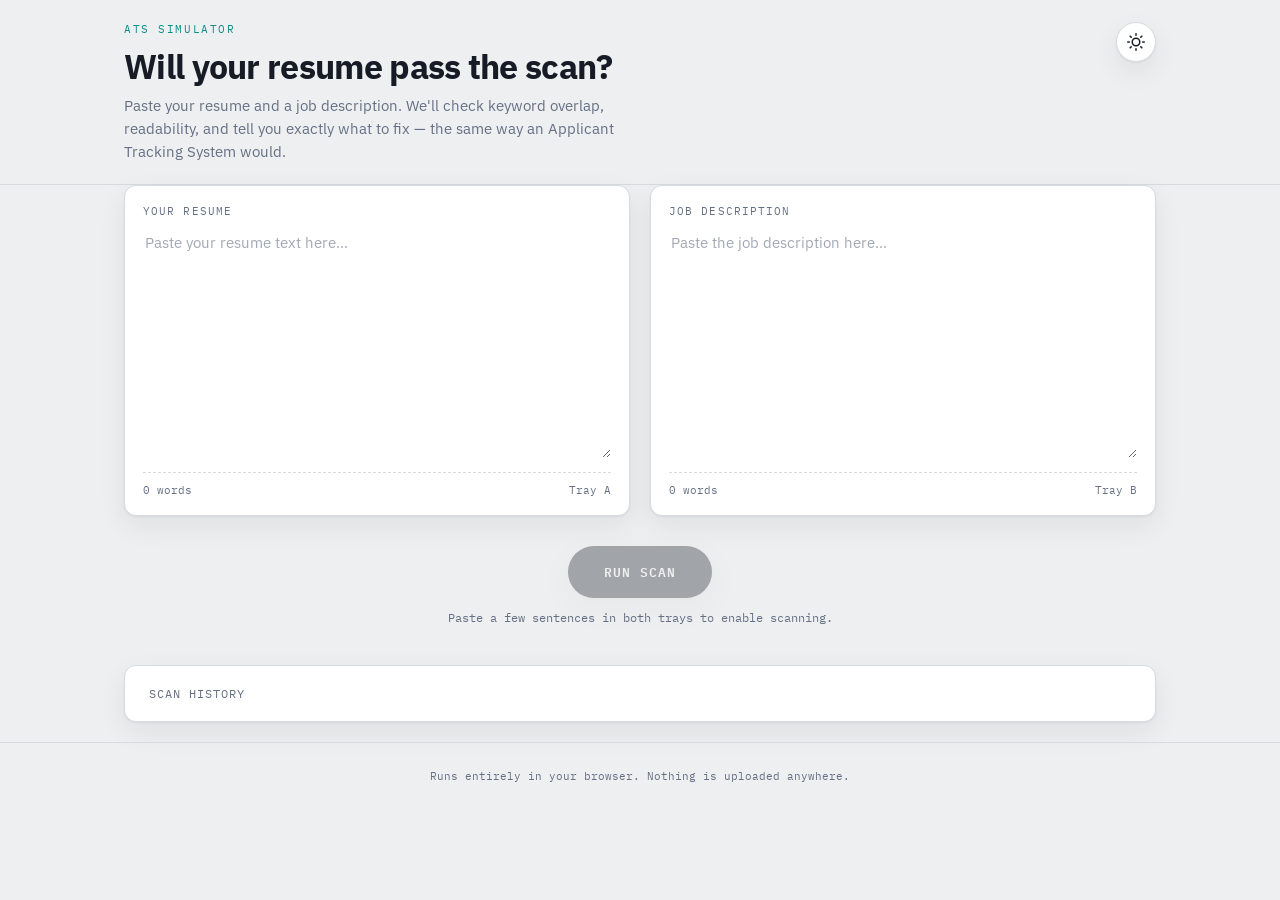
==== index.html @ 50adb466 "Initial commit" ====
<!DOCTYPE html>
<html lang="en" data-theme="light">
<head>
<meta charset="UTF-8">
<meta name="viewport" content="width=device-width, initial-scale=1.0">
<title>Resume Scan — ATS Match Analyzer</title>
<link rel="stylesheet" href="style.css">
</head>
<body>

<header class="topbar">
  <div class="wrap">
    <div>
      <p class="eyebrow">ATS Simulator</p>
      <h1>Will your resume pass the scan?</h1>
      <p class="subtitle">Paste your resume and a job description. We'll check keyword overlap, readability, and tell you exactly what to fix — the same way an Applicant Tracking System would.</p>
    </div>
    <button class="theme-toggle" id="themeToggle" aria-label="Toggle dark mode" aria-pressed="false">
      <svg id="themeIcon" viewBox="0 0 24 24" fill="none" stroke-width="2" stroke-linecap="round" stroke-linejoin="round"><circle cx="12" cy="12" r="5"></circle><line x1="12" y1="1" x2="12" y2="3"></line><line x1="12" y1="21" x2="12" y2="23"></line><line x1="4.22" y1="4.22" x2="5.64" y2="5.64"></line><line x1="18.36" y1="18.36" x2="19.78" y2="19.78"></line><line x1="1" y1="12" x2="3" y2="12"></line><line x1="21" y1="12" x2="23" y2="12"></line><line x1="4.22" y1="19.78" x2="5.64" y2="18.36"></line><line x1="18.36" y1="5.64" x2="19.78" y2="4.22"></line></svg>
    </button>
  </div>
</header>

<main class="wrap">

  <section class="scan-bay">
    <div class="tray" id="resumeTray">
      <label for="resumeInput">Your Resume</label>
      <textarea id="resumeInput" placeholder="Paste your resume text here..." aria-label="Resume text"></textarea>
      <div class="tray-footer"><span id="resumeCount">0 words</span><span>Tray A</span></div>
    </div>
    <div class="tray" id="jdTray">
      <label for="jdInput">Job Description</label>
      <textarea id="jdInput" placeholder="Paste the job description here..." aria-label="Job description text"></textarea>
      <div class="tray-footer"><span id="jdCount">0 words</span><span>Tray B</span></div>
    </div>
  </section>

  <div class="scan-control">
    <button class="run-scan" id="scanBtn" disabled>Run Scan</button>
    <p class="hint" id="scanHint">Paste a few sentences in both trays to enable scanning.</p>
  </div>

  <section class="results" id="results" hidden aria-live="polite">

    <div class="two-col">
      <div class="card gauge-card">
        <div class="gauge-wrap">
          <svg viewBox="0 0 200 120" id="gaugeSvg">
            <path d="M10,110 A90,90 0 0 1 190,110" fill="none" stroke="var(--line)" stroke-width="14" stroke-linecap="round"/>
            <path d="M10,110 A90,90 0 0 1 190,110" fill="none" stroke="var(--teal)" stroke-width="14" stroke-linecap="round" id="gaugeFill"/>
            <line x1="100" y1="110" x2="100" y2="35" stroke="var(--ink)" stroke-width="4" stroke-linecap="round" id="gaugeNeedle" style="transform-origin:100px 110px; transform:rotate(-90deg); transition:transform 1s cubic-bezier(.34,1.4,.64,1);"/>
            <circle cx="100" cy="110" r="6" fill="var(--ink)"/>
          </svg>
          <div class="gauge-readout">
            <div class="score-number" id="scoreNumber">0%</div>
            <div class="score-verdict" id="scoreVerdict">—</div>
          </div>
        </div>
        <p class="gauge-caption">Keyword Match Score</p>
      </div>

      <div class="card">
        <p class="section-title">Readability</p>
        <div class="stat-row">
          <span class="stat-number" id="readabilityNumber">—</span>
          <span class="stat-label" id="readabilityLabel">Paste text to analyze sentence complexity.</span>
        </div>
        <hr style="border:none;border-top:1px dashed var(--line);margin:18px 0;">
        <p class="section-title">Resume Length</p>
        <div class="stat-row">
          <span class="stat-number" id="lengthNumber">—</span>
          <span class="stat-label">words</span>
        </div>
      </div>
    </div>

    <div class="card two-col">
      <div>
        <p class="section-title"><span class="dot amber"></span>Matched Keywords</p>
        <div class="chip-row" id="matchedChips"></div>
      </div>
      <div>
        <p class="section-title"><span class="dot red"></span>Missing Keywords</p>
        <div class="chip-row" id="missingChips"></div>
      </div>
    </div>

    <div class="card">
      <p class="section-title">Suggestions</p>
      <ul class="suggestions" id="suggestionsList"></ul>
      <details class="how-it-works">
        <summary>How is this calculated?</summary>
        <p>We tokenize both texts, strip common stop-words, and extract the most frequent meaningful terms from the job description. The match score is the percentage of those terms that also appear in your resume. Readability uses the Flesch Reading Ease formula (sentence length + syllable count) to estimate how easy your resume is to skim.</p>
      </details>
    </div>

    <div class="actions">
      <button class="ghost" id="downloadBtn">Download Report</button>
    </div>
  </section>

  <details class="history-panel">
    <summary>Scan History <span id="historyCount"></span></summary>
    <ul class="history-list" id="historyList"></ul>
    <p class="history-empty" id="historyEmpty">No scans yet — your history will appear here.</p>
    <button class="clear-history" id="clearHistoryBtn">Clear history</button>
  </details>

</main>

<footer>Runs entirely in your browser. Nothing is uploaded anywhere.</footer>

<script src="script.js"></script>
</body>
</html>
---- style.css ----
@import url('https://fonts.googleapis.com/css2?family=IBM+Plex+Mono:wght@400;500;600;700&family=IBM+Plex+Sans:wght@400;500;600;700&display=swap');

:root{
  --paper:#EDEFF0;
  --paper-raised:#FFFFFF;
  --ink:#171B26;
  --ink-muted:#667085;
  --line:#D7DBE0;
  --amber:#F6C324;
  --amber-ink:#5C4300;
  --red:#E14B3E;
  --teal:#0E8C86;
  --font-mono:'IBM Plex Mono','JetBrains Mono',ui-monospace,SFMono-Regular,Menlo,Consolas,monospace;
  --font-sans:'IBM Plex Sans',Inter,-apple-system,'Segoe UI',Roboto,sans-serif;
  --radius:12px;
  --shadow:0 1px 2px rgba(23,27,38,.06), 0 10px 28px rgba(23,27,38,.07);
}
[data-theme="dark"]{
  --paper:#12151C;
  --paper-raised:#1B1F2A;
  --ink:#ECEEF3;
  --ink-muted:#8A92A3;
  --line:#2A2F3C;
  --amber:#F6C324;
  --amber-ink:#2A2000;
  --red:#FF6B5E;
  --teal:#3FD0C9;
  --shadow:0 1px 2px rgba(0,0,0,.35), 0 10px 28px rgba(0,0,0,.4);
}
*{box-sizing:border-box;}
html,body{margin:0;padding:0;}
body{
  background:var(--paper);
  color:var(--ink);
  font-family:var(--font-sans);
  transition:background .3s ease,color .3s ease;
  min-height:100vh;
}
.wrap{max-width:1080px;margin:0 auto;padding:0 24px;}

/* ---------- Header ---------- */
header.topbar{
  border-bottom:1px solid var(--line);
  padding:22px 0;
}
header.topbar .wrap{display:flex;align-items:flex-start;justify-content:space-between;gap:20px;flex-wrap:wrap;}
.eyebrow{
  font-family:var(--font-mono);
  font-size:.7rem;
  letter-spacing:.14em;
  text-transform:uppercase;
  color:var(--teal);
  margin:0 0 8px 0;
}
h1{
  font-size:clamp(1.5rem,3vw,2.15rem);
  font-weight:700;
  letter-spacing:-.02em;
  margin:0 0 6px 0;
}
.subtitle{color:var(--ink-muted);max-width:56ch;margin:0;font-size:.95rem;line-height:1.5;}

.theme-toggle{
  flex-shrink:0;
  width:40px;height:40px;border-radius:50%;
  border:1px solid var(--line);
  background:var(--paper-raised);
  cursor:pointer;
  display:flex;align-items:center;justify-content:center;
  box-shadow:var(--shadow);
}
.theme-toggle svg{width:18px;height:18px;stroke:var(--ink);}

/* ---------- Scan bay ---------- */
main{padding:36px 0 60px 0;}
.scan-bay{display:grid;grid-template-columns:1fr 1fr;gap:20px;}
@media (max-width:760px){.scan-bay{grid-template-columns:1fr;}}

.tray{
  position:relative;
  background:var(--paper-raised);
  border:1px solid var(--line);
  border-radius:var(--radius);
  padding:18px;
  box-shadow:var(--shadow);
  overflow:hidden;
}
.tray label{
  display:block;
  font-family:var(--font-mono);
  font-size:.68rem;
  letter-spacing:.1em;
  text-transform:uppercase;
  color:var(--ink-muted);
  margin-bottom:10px;
}
.tray textarea{
  width:100%;min-height:230px;resize:vertical;
  border:none;background:transparent;outline:none;
  color:var(--ink);font-family:var(--font-sans);font-size:.95rem;line-height:1.6;
}
.tray textarea::placeholder{color:var(--ink-muted);opacity:.6;}
.tray-footer{
  display:flex;justify-content:space-between;
  margin-top:10px;padding-top:10px;
  border-top:1px dashed var(--line);
  font-family:var(--font-mono);font-size:.68rem;color:var(--ink-muted);
}
.tray.scanning::after{
  content:'';position:absolute;left:0;right:0;height:2px;top:0;
  background:linear-gradient(90deg,transparent,var(--teal),transparent);
  box-shadow:0 0 14px var(--teal);
  animation:sweep .9s ease-in-out;
}
@keyframes sweep{from{top:0%}to{top:100%}}

.scan-control{text-align:center;margin:30px 0 4px 0;}
button.run-scan{
  font-family:var(--font-mono);text-transform:uppercase;letter-spacing:.08em;
  font-size:.8rem;font-weight:600;
  padding:15px 36px;border:none;border-radius:999px;cursor:pointer;
  background:var(--ink);color:var(--paper);
  box-shadow:var(--shadow);
  transition:transform .15s ease,opacity .2s ease;
}
button.run-scan:hover:not(:disabled){transform:translateY(-2px);}
button.run-scan:disabled{opacity:.35;cursor:not-allowed;}
.hint{
  font-family:var(--font-mono);font-size:.72rem;color:var(--ink-muted);
  margin-top:12px;min-height:1.2em;
}
.hint.error{color:var(--red);}

/* ---------- Results ---------- */
.results{
  margin-top:44px;
  display:grid;gap:22px;
  opacity:0;transform:translateY(10px);
  transition:opacity .5s ease,transform .5s ease;
}
.results.visible{opacity:1;transform:translateY(0);}
.results[hidden]{display:none;}

.card{
  background:var(--paper-raised);
  border:1px solid var(--line);
  border-radius:var(--radius);
  padding:24px;
  box-shadow:var(--shadow);
}

.gauge-card{text-align:center;}
.gauge-wrap{max-width:280px;margin:0 auto;}
.gauge-readout{margin-top:-18px;}
.score-number{font-family:var(--font-mono);font-size:2.6rem;font-weight:700;line-height:1;}
.score-verdict{font-weight:600;margin-top:4px;}
.gauge-caption{font-family:var(--font-mono);font-size:.68rem;color:var(--ink-muted);margin-top:6px;letter-spacing:.06em;text-transform:uppercase;}

.two-col{display:grid;grid-template-columns:1fr 1fr;gap:20px;}
@media (max-width:760px){.two-col{grid-template-columns:1fr;}}

.stat-row{display:flex;align-items:baseline;justify-content:space-between;gap:12px;flex-wrap:wrap;}
.stat-number{font-family:var(--font-mono);font-size:2rem;font-weight:700;}
.stat-label{color:var(--ink-muted);font-size:.85rem;max-width:32ch;text-align:right;}

.section-title{
  font-family:var(--font-mono);font-size:.7rem;letter-spacing:.1em;text-transform:uppercase;
  color:var(--ink-muted);margin:0 0 12px 0;display:flex;align-items:center;gap:8px;
}
.dot{width:8px;height:8px;border-radius:50%;display:inline-block;}
.dot.amber{background:var(--amber);}
.dot.red{background:var(--red);}

.chip-row{display:flex;flex-wrap:wrap;gap:9px;}
.chip{
  font-family:var(--font-mono);font-size:.82rem;padding:3px 9px;
  display:inline-block;
}
.chip.matched{
  color:var(--amber-ink);
  background:linear-gradient(100deg,transparent 0%,transparent 3%,var(--amber) 3%,var(--amber) 97%,transparent 97%);
  border-radius:2px 8px 4px 7px;
}
.chip.missing{
  color:var(--ink-muted);
  border:1px dashed var(--red);
  border-radius:5px;
  text-decoration:line-through;
  text-decoration-color:var(--red);
}
.empty-note{font-size:.85rem;color:var(--ink-muted);font-style:italic;}

.suggestions{margin:0;padding:0;list-style:none;}
.suggestions li{
  display:flex;gap:10px;padding:10px 0;border-bottom:1px dashed var(--line);
  font-size:.92rem;line-height:1.5;
}
.suggestions li:last-child{border-bottom:none;}
.suggestions li::before{content:'→';font-family:var(--font-mono);color:var(--teal);flex-shrink:0;}

.how-it-works{margin-top:6px;}
.how-it-works summary{
  cursor:pointer;font-family:var(--font-mono);font-size:.72rem;color:var(--ink-muted);
  text-transform:uppercase;letter-spacing:.06em;
}
.how-it-works p{font-size:.85rem;color:var(--ink-muted);line-height:1.6;margin:10px 0 0 0;}

.actions{display:flex;gap:12px;flex-wrap:wrap;}
button.ghost{
  font-family:var(--font-mono);font-size:.75rem;letter-spacing:.05em;text-transform:uppercase;
  padding:11px 20px;border-radius:999px;cursor:pointer;
  background:transparent;border:1px solid var(--line);color:var(--ink);
}
button.ghost:hover{border-color:var(--teal);color:var(--teal);}

/* ---------- History ---------- */
details.history-panel{
  margin-top:40px;background:var(--paper-raised);border:1px solid var(--line);
  border-radius:var(--radius);box-shadow:var(--shadow);padding:4px 24px;
}
details.history-panel summary{
  cursor:pointer;padding:16px 0;
  font-family:var(--font-mono);font-size:.75rem;letter-spacing:.08em;text-transform:uppercase;
  color:var(--ink-muted);display:flex;align-items:center;justify-content:space-between;
}
.history-list{margin:0 0 14px 0;padding:0;list-style:none;}
.history-list li{
  display:flex;justify-content:space-between;gap:12px;
  font-family:var(--font-mono);font-size:.78rem;
  padding:9px 0;border-bottom:1px dashed var(--line);color:var(--ink-muted);
}
.history-list li .score{color:var(--ink);font-weight:600;}
.history-empty{font-family:var(--font-mono);font-size:.78rem;color:var(--ink-muted);padding:6px 0 14px 0;}
.clear-history{
  background:none;border:none;cursor:pointer;color:var(--red);
  font-family:var(--font-mono);font-size:.72rem;padding:0 0 16px 0;
}

footer{
  text-align:center;padding:26px 0;margin-top:20px;border-top:1px solid var(--line);
  font-family:var(--font-mono);font-size:.68rem;color:var(--ink-muted);
}

@media (prefers-reduced-motion:reduce){
  *{animation-duration:.01ms !important;transition-duration:.01ms !important;}
}
:focus-visible{outline:2px solid var(--teal);outline-offset:2px;}
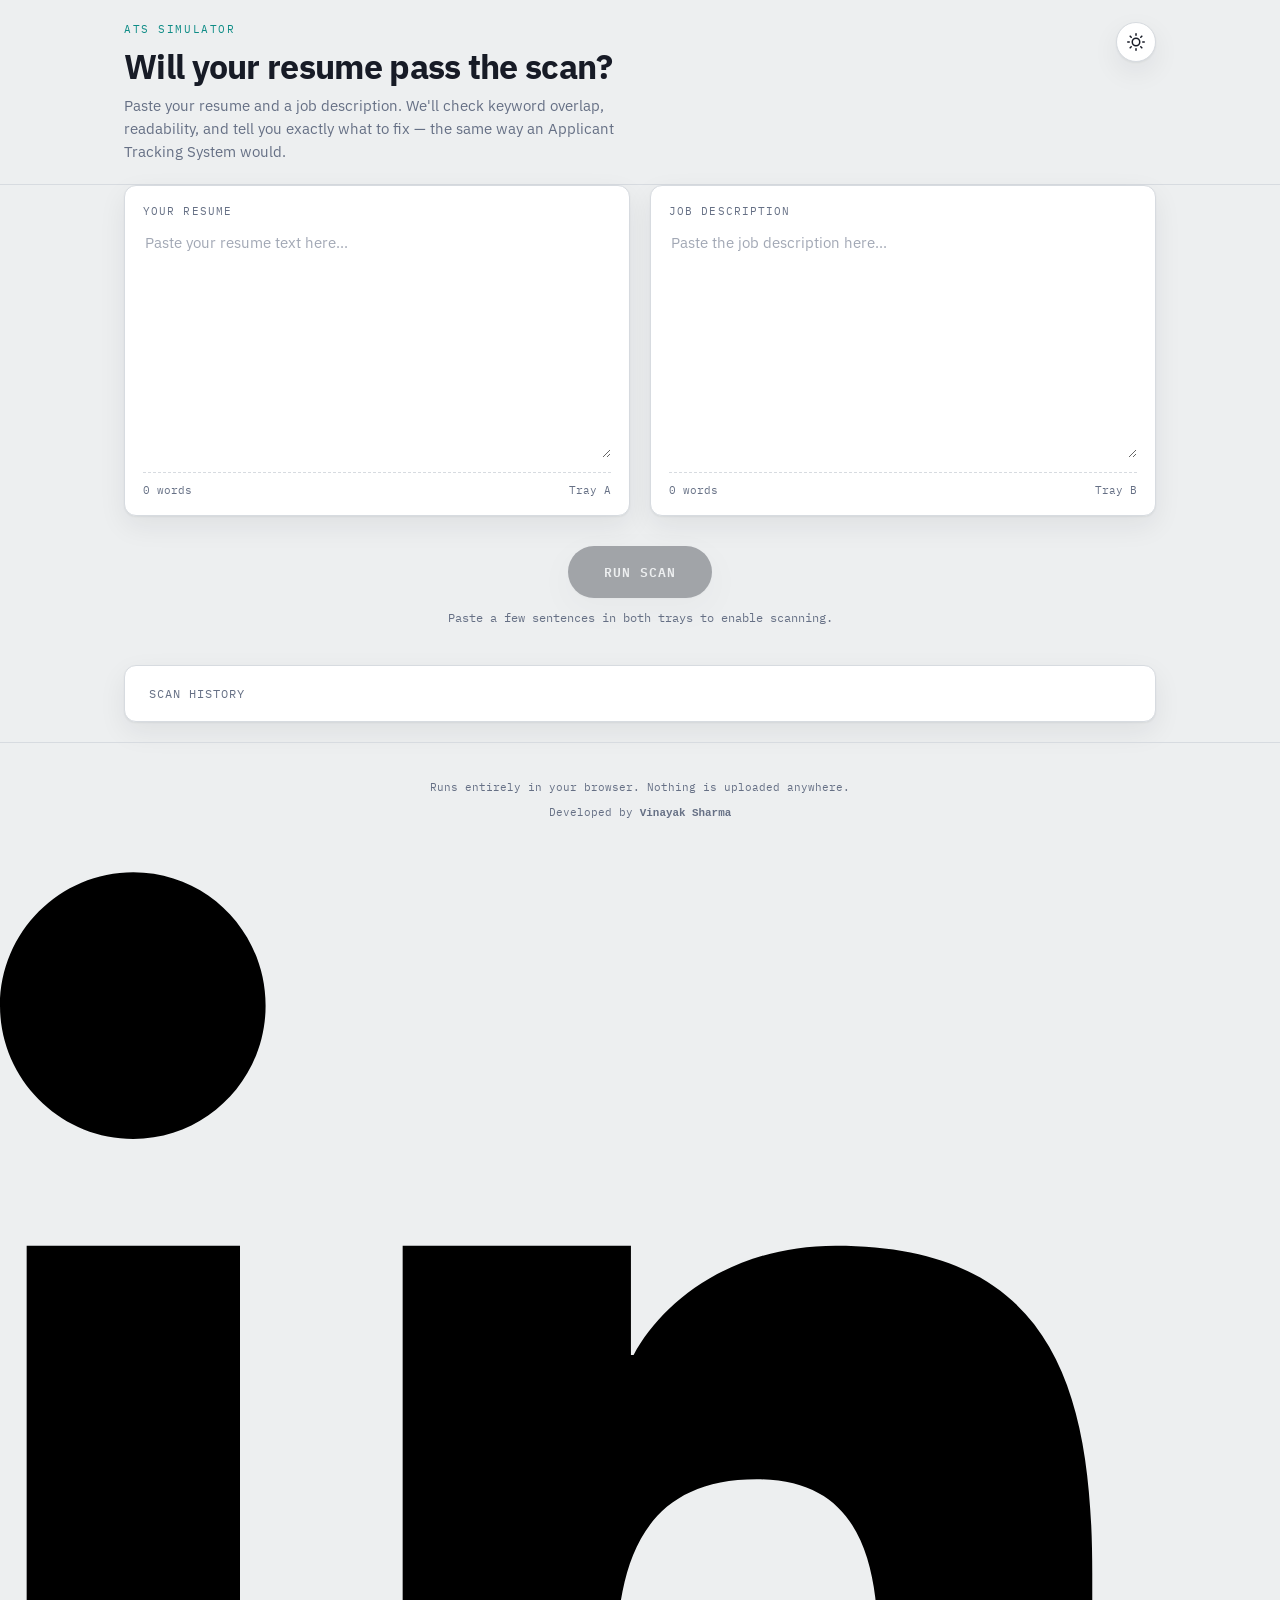
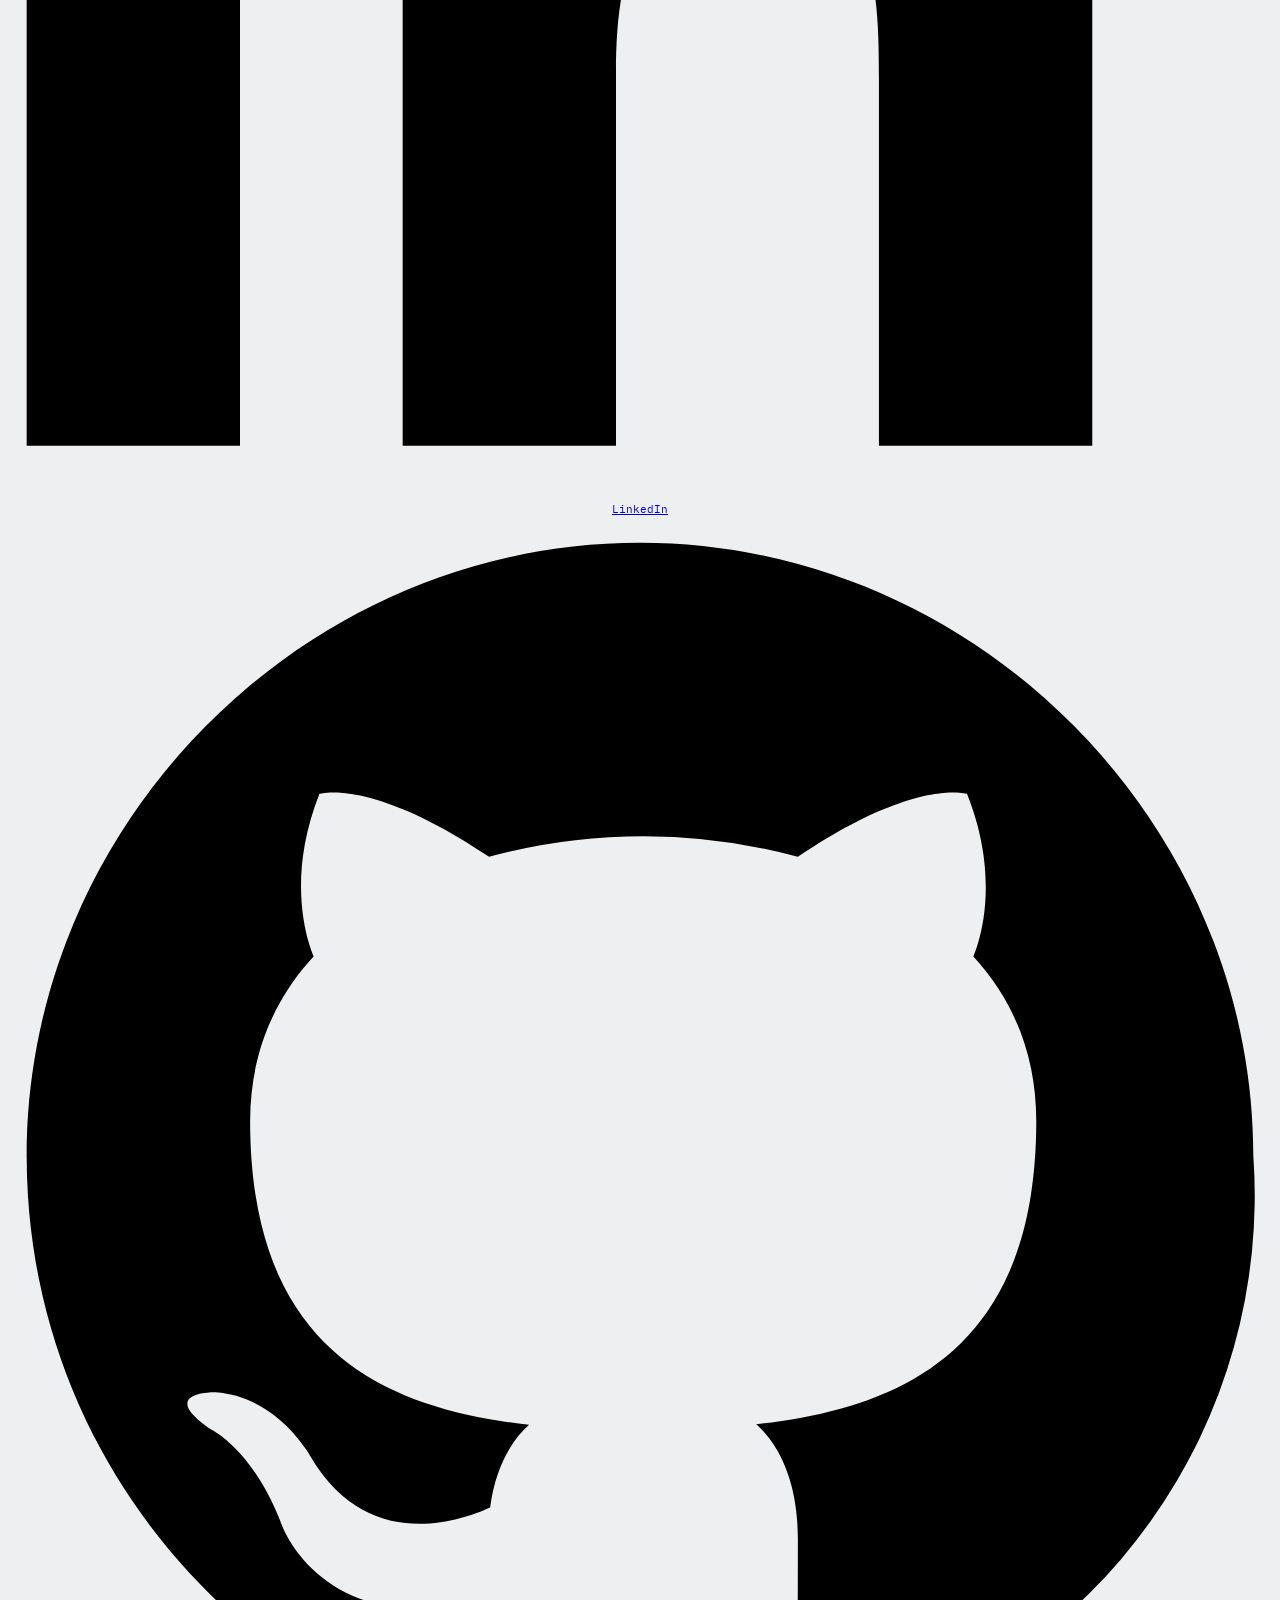
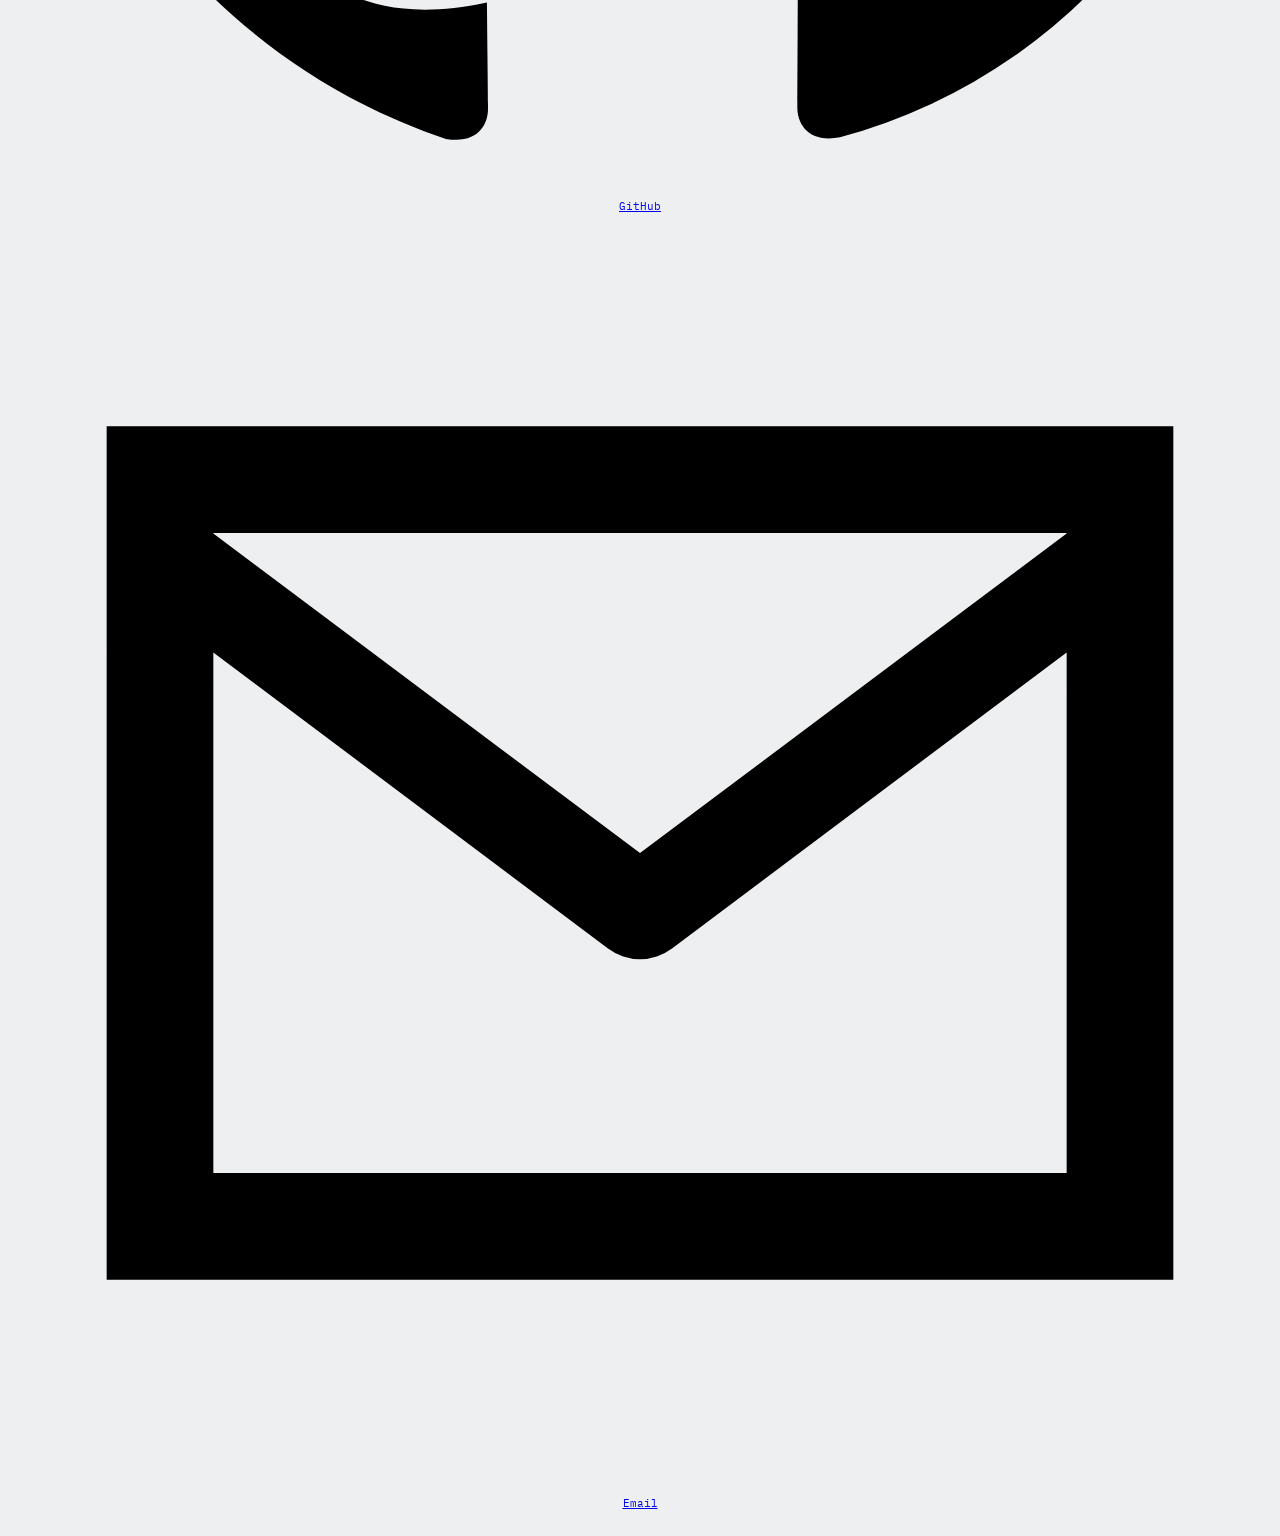
==== commit f87b4497: "Update footer with developer information and links" ====
--- a/index.html
+++ b/index.html
@@ -109,7 +109,26 @@
 
 </main>
 
-<footer>Runs entirely in your browser. Nothing is uploaded anywhere.</footer>
+<footer class="site-footer">
+  <p class="footer-note">Runs entirely in your browser. Nothing is uploaded anywhere.</p>
+  <div class="footer-credit">
+    <span class="footer-name">Developed by <strong>Vinayak Sharma</strong></span>
+    <nav class="footer-links" aria-label="Developer links">
+      <a href="https://www.linkedin.com/in/Vinayak2922k" target="_blank" rel="noopener noreferrer">
+        <svg viewBox="0 0 24 24" aria-hidden="true"><path d="M4.98 3.5C4.98 4.88 3.87 6 2.5 6S0 4.88 0 3.5 1.12 1 2.5 1s2.48 1.12 2.48 2.5zM.5 8h4V23h-4V8zm7.5 0h3.83v2.05h.05c.53-1 1.84-2.05 3.79-2.05 4.06 0 4.81 2.67 4.81 6.14V23h-4v-6.87c0-1.64-.03-3.75-2.29-3.75-2.29 0-2.64 1.79-2.64 3.63V23h-4V8z"/></svg>
+        LinkedIn
+      </a>
+      <a href="https://github.com/Vinayak2922k" target="_blank" rel="noopener noreferrer">
+        <svg viewBox="0 0 24 24" aria-hidden="true"><path d="M12 .5C5.73.5.5 5.73.5 12c0 5.09 3.29 9.4 7.86 10.93.58.1.79-.25.79-.56 0-.28-.01-1.02-.02-2-3.2.7-3.88-1.54-3.88-1.54-.53-1.34-1.29-1.7-1.29-1.7-1.05-.72.08-.7.08-.7 1.17.08 1.78 1.2 1.78 1.2 1.03 1.77 2.71 1.26 3.37.96.1-.75.4-1.26.73-1.55-2.55-.29-5.23-1.28-5.23-5.69 0-1.26.45-2.29 1.19-3.09-.12-.29-.52-1.46.11-3.05 0 0 .97-.31 3.18 1.18a11.1 11.1 0 0 1 5.79 0c2.2-1.49 3.17-1.18 3.17-1.18.64 1.59.24 2.76.12 3.05.74.8 1.18 1.83 1.18 3.09 0 4.42-2.69 5.39-5.25 5.68.41.36.78 1.06.78 2.14 0 1.55-.01 2.79-.01 3.17 0 .31.21.67.8.56A10.52 10.52 0 0 0 23.5 12c0-6.27-5.23-11.5-11.5-11.5z"/></svg>
+        GitHub
+      </a>
+      <a href="mailto:VinayakSharma2289@gmail.com">
+        <svg viewBox="0 0 24 24" aria-hidden="true"><path d="M2 4h20v16H2V4zm2 2v.01L12 12l8-5.99V6H4zm16 2.24-7.4 5.55a1 1 0 0 1-1.2 0L4 8.24V18h16V8.24z"/></svg>
+        Email
+      </a>
+    </nav>
+  </div>
+</footer>
 
 <script src="script.js"></script>
 </body>
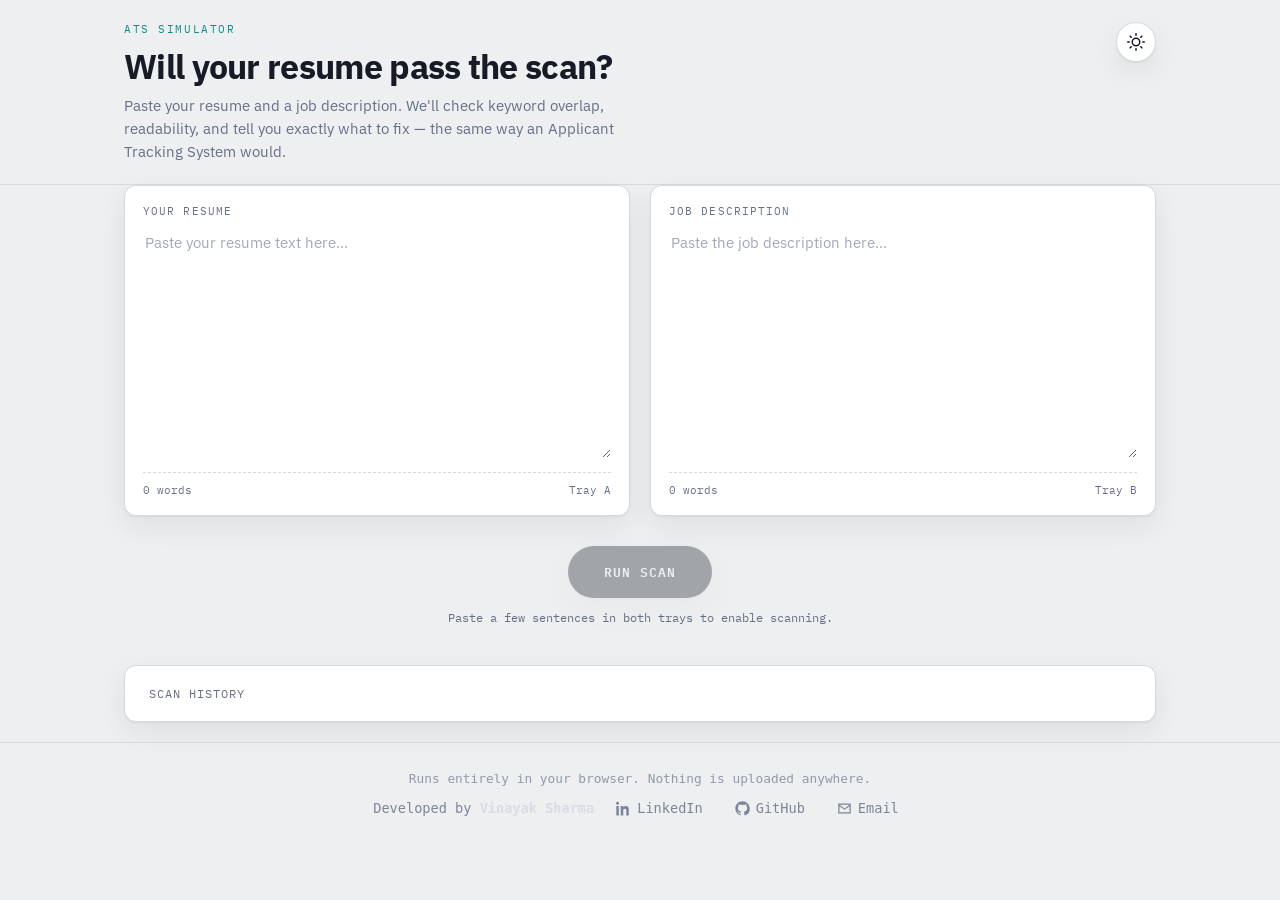
==== commit 6b317bf3: "Remove duplicate frontend files from system subfolder" ====
--- a/index.html
+++ b/index.html
@@ -49,7 +49,7 @@
           <svg viewBox="0 0 200 120" id="gaugeSvg">
             <path d="M10,110 A90,90 0 0 1 190,110" fill="none" stroke="var(--line)" stroke-width="14" stroke-linecap="round"/>
             <path d="M10,110 A90,90 0 0 1 190,110" fill="none" stroke="var(--teal)" stroke-width="14" stroke-linecap="round" id="gaugeFill"/>
-            <line x1="100" y1="110" x2="100" y2="35" stroke="var(--ink)" stroke-width="4" stroke-linecap="round" id="gaugeNeedle" style="transform-origin:100px 110px; transform:rotate(-90deg); transition:transform 1s cubic-bezier(.34,1.4,.64,1);"/>
+            <line x1="100" y1="110" x2="100" y2="35" stroke="var(--ink)" stroke-width="4" stroke-linecap="round" id="gaugeNeedle" class="gauge-needle"/>
             <circle cx="100" cy="110" r="6" fill="var(--ink)"/>
           </svg>
           <div class="gauge-readout">
@@ -66,7 +66,7 @@
           <span class="stat-number" id="readabilityNumber">—</span>
           <span class="stat-label" id="readabilityLabel">Paste text to analyze sentence complexity.</span>
         </div>
-        <hr style="border:none;border-top:1px dashed var(--line);margin:18px 0;">
+        <hr class="section-divider">
         <p class="section-title">Resume Length</p>
         <div class="stat-row">
           <span class="stat-number" id="lengthNumber">—</span>
--- a/style.css
+++ b/style.css
@@ -245,3 +245,64 @@
   *{animation-duration:.01ms !important;transition-duration:.01ms !important;}
 }
 :focus-visible{outline:2px solid var(--teal);outline-offset:2px;}
+.site-footer {
+  text-align: center;
+  padding: 28px 16px 20px;
+  font-family: 'JetBrains Mono', 'Fira Code', ui-monospace, monospace;
+  color: #7c8698;
+}
+
+.footer-note {
+  font-size: 0.8rem;
+  margin: 0 0 10px;
+  opacity: 0.8;
+}
+
+.footer-credit {
+  display: flex;
+  flex-wrap: wrap;
+  justify-content: center;
+  align-items: center;
+  gap: 14px;
+  font-size: 0.85rem;
+}
+
+.footer-name strong {
+  color: #d7dce6;
+  font-weight: 600;
+}
+
+.footer-links {
+  display: flex;
+  gap: 16px;
+}
+
+.footer-links a {
+  display: inline-flex;
+  align-items: center;
+  gap: 6px;
+  color: #7c8698;
+  text-decoration: none;
+  padding: 4px 8px;
+  border-radius: 6px;
+  transition: color 0.2s ease, background 0.2s ease, transform 0.2s ease;
+}
+
+.footer-links a svg {
+  width: 15px;
+  height: 15px;
+  fill: currentColor;
+}
+
+.footer-links a:hover {
+  color: #7fd1c1;
+  background: rgba(127, 209, 193, 0.08);
+  transform: translateY(-1px);
+}
+
+@media (max-width: 480px) {
+  .footer-credit {
+    flex-direction: column;
+    gap: 10px;
+  }
+}
